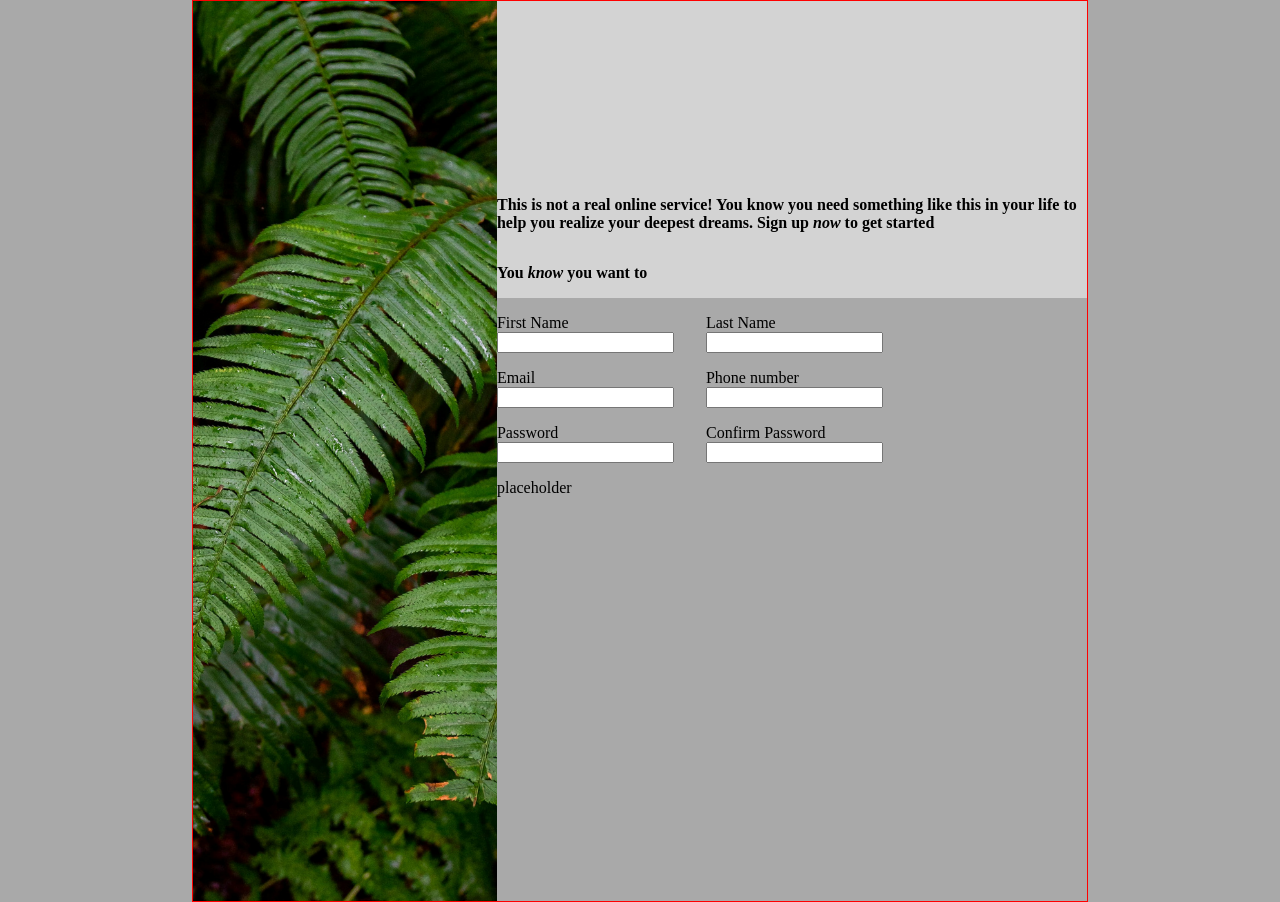
==== project/index.html @ ce1a9fa9 "form project in progress" ====
<!DOCTYPE html>
<html lang="en">
<head>
    <meta charset="UTF-8">
    <meta name="viewport" content="width=s, initial-scale=1.0">
    <title>Document</title>
    <link rel="stylesheet" href="style.css">

</head>
<body>
    <img src="images/leaf.jpg" alt="wet leaf">
    </div>
    <div class="main-content">
        <div class="intro">
            <p>This is not a real online service! You know you need something like this in your life to help you realize your deepest dreams. Sign up <span>now</span> to get started</p>
            <p>You <span>know</span> you want to</p>
        </div>
        <div class="detail">
            <title></title>
            <form>
                <div>
                    <p>
                    <label for="first-name">First Name</label>
                    <input type="text" id="first-name" name="first-name">
                </p>
                    <p>
                    <label for="mail">Email</label>
                    <input type="email" id="mail" name="email">
                </p>
                    <p>
                    <label for="pw">Password</label>
                    <input type="password" id="pw" name="password">
                </p>

                </div>
                <div>                
                    <p>
                        <label for="last-name">Last Name</label>
                        <input type="text" id="last-name" name="last-name">
                    </p>
                    
        
                    <p>
                        <label for="phone">Phone number</label>
                        <input type="number" id="phone" name="phone-number">
                    </p>
                    
                    <p>
                        <label for="cf-pw">Confirm Password</label>
                        <input type="password" id="cf-pw" name="confirm-password">
                    </p>
                </div>

            </form>
        </div>
        <div class="login">placeholder</div>
    </div>
</body>
</html>
---- project/style.css ----
@font-face {
    font-family: sans-serif ;
    src: url(./fonts/Norse-Bold.otf);
}
body {
    background-color: darkgray;
    border: 1px solid red;
    display: flex;
    /* align-items: center; */
    justify-content: center;
    min-height: 100vh;
    margin: 0 12em;
    padding: 0;
}

img {
    min-width: 33%;
    object-fit:cover;
}


.main-content {
    display: block;
    min-width: 66%;
    /* align-items: center; */
    justify-content:space-evenly;
}

span {
    font-style: italic;
}

.intro {
    display: flex;
    flex-direction: column;
    height: 33%;
    background-color: lightgray;
    font-weight: bold;
    justify-content: flex-end;
}


form {
    display: flex;
    justify-content: flex-start;
    gap: 2em;
}
form div {
    text-align: left;
}
form div label {
    display: block;
}
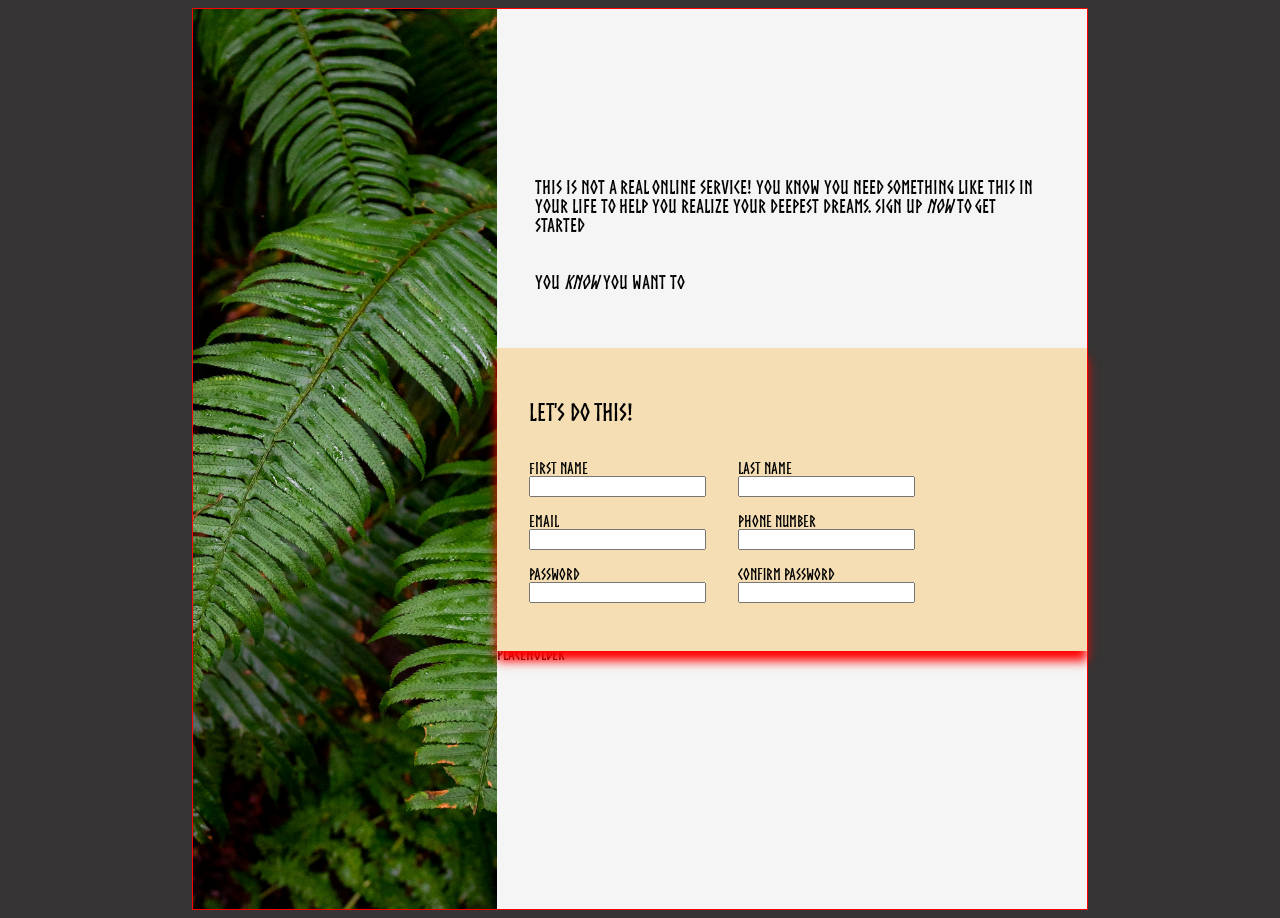
==== commit f1b5a045: "form project update 25 Jul" ====
--- a/project/index.html
+++ b/project/index.html
@@ -16,7 +16,7 @@
             <p>You <span>know</span> you want to</p>
         </div>
         <div class="detail">
-            <title></title>
+            <h2> Let's do this!</h1>
             <form>
                 <div>
                     <p>
--- a/project/style.css
+++ b/project/style.css
@@ -1,16 +1,17 @@
 @font-face {
-    font-family: sans-serif ;
-    src: url(./fonts/Norse-Bold.otf);
+    font-family: "norsebold" ;
+    src: 
+    url("./fonts/norse-bold-webfont.woff") format("woff"),
+    url("./fonts/norse-bold-webfont.woff2") format("woff2");
 }
 body {
-    background-color: darkgray;
+    background-color: rgb(54, 52, 52);
     border: 1px solid red;
     display: flex;
-    /* align-items: center; */
-    justify-content: center;
     min-height: 100vh;
-    margin: 0 12em;
+    margin: 0.5em 12em;
     padding: 0;
+    font-family: "norsebold";
 }
 
 img {
@@ -20,10 +21,11 @@
 
 
 .main-content {
-    display: block;
+    display: flex;
+    flex-direction: column;
     min-width: 66%;
-    /* align-items: center; */
-    justify-content:space-evenly;
+    flex-grow: 1;
+    min-height: 100vh;
 }
 
 span {
@@ -33,10 +35,12 @@
 .intro {
     display: flex;
     flex-direction: column;
-    height: 33%;
-    background-color: lightgray;
+    background-color: whitesmoke;
     font-weight: bold;
     justify-content: flex-end;
+    padding: 2em;
+    font-size: 1.2em;
+    flex: 1;
 }
 
 
@@ -45,9 +49,25 @@
     justify-content: flex-start;
     gap: 2em;
 }
+h1 {
+    flex: 1;
+}
+.detail {
+    position: relative;
+    background-color: wheat;
+    padding: 2em;
+    /* box-shadow: 0px 10px 20px red; */
+    box-shadow: 0px 10px 10px red;
+    margin-bottom: -5px;
+}
 form div {
     text-align: left;
 }
 form div label {
     display: block;
+}
+
+.login {
+    background-color: whitesmoke;
+    flex: 1;
 }
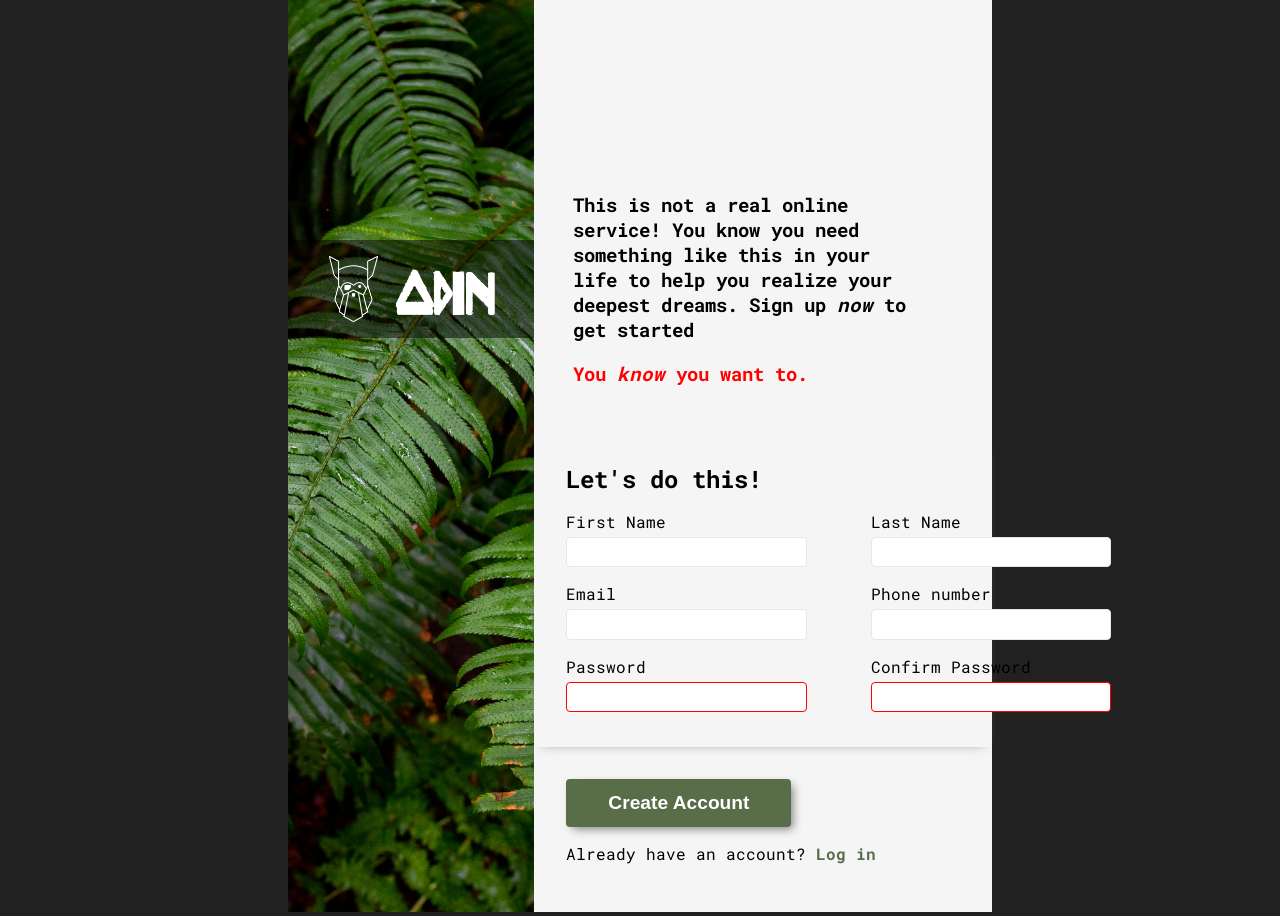
==== commit 7c602a71: "finished form project" ====
--- a/project/index.html
+++ b/project/index.html
@@ -8,12 +8,18 @@
 
 </head>
 <body>
-    <img src="images/leaf.jpg" alt="wet leaf">
+    <div class="parent">
+        <img src="images/leaf.jpg" alt="wet leaf" class="image1">
+        <div class="logo">
+            <img src ="images/odin-lined.png" alt="odin logo" class="image2">
+            <p>Odin</p>
+        </div>
+    
     </div>
     <div class="main-content">
         <div class="intro">
             <p>This is not a real online service! You know you need something like this in your life to help you realize your deepest dreams. Sign up <span>now</span> to get started</p>
-            <p>You <span>know</span> you want to</p>
+            <p>You <span>know</span> you want to.</p>
         </div>
         <div class="detail">
             <h2> Let's do this!</h1>
@@ -29,7 +35,7 @@
                 </p>
                     <p>
                     <label for="pw">Password</label>
-                    <input type="password" id="pw" name="password">
+                    <input type="password" id="pw" name="password" minlength="8" required>
                 </p>
 
                 </div>
@@ -47,13 +53,16 @@
                     
                     <p>
                         <label for="cf-pw">Confirm Password</label>
-                        <input type="password" id="cf-pw" name="confirm-password">
+                        <input type="password" id="cf-pw" name="confirm-password" minlength="8" required>
                     </p>
                 </div>
 
             </form>
         </div>
-        <div class="login">placeholder</div>
+        <div class="login">
+            <button type="submit">Create Account</button>
+            <p>Already have an account? <a href="">Log in</a></p>
+        </div>
     </div>
 </body>
 </html>
--- a/project/style.css
+++ b/project/style.css
@@ -1,30 +1,69 @@
 @font-face {
-    font-family: "norsebold" ;
+    font-family: "RobotoMono" ;
     src: 
-    url("./fonts/norse-bold-webfont.woff") format("woff"),
-    url("./fonts/norse-bold-webfont.woff2") format("woff2");
+    url("./fonts/RobotoMono-VariableFont_wght.woff") format("woff"),
+    url("./fonts/RobotoMono-VariableFont_wght.woff2") format("woff2");
+}
+@font-face {
+    font-family: "Odin Spear";
+    src: 
+    url("./fonts/odins\ spear.woff") format("woff"),
+    url("./fonts/odins\ spear.woff2") format("woff2");
 }
 body {
-    background-color: rgb(54, 52, 52);
-    border: 1px solid red;
+    background-color: rgb(34, 33, 33);
+    /* border: 1px solid red; */
     display: flex;
     min-height: 100vh;
-    margin: 0.5em 12em;
+    margin: 0 18em;
     padding: 0;
-    font-family: "norsebold";
+    font-family: "RobotoMono";
 }
 
-img {
-    min-width: 33%;
-    object-fit:cover;
+.parent {
+    position: relative;
+    min-width: 35%;
+
 }
+.image1 {
+  width: 100%;
+  height: 100%;
+  object-fit: cover;
+  
+
+}
+.logo {
+    display: flex;
+    position: absolute;
+    justify-content: center;
+    align-items: center;
+    top: 15em;
+    width: 100%;
+    color: white;
+    font-family: "Odin Spear";
+    font-weight: bold;
+    background-color: rgb(0, 0, 0,0.5);
+    gap: 1em;
+}
+
+.logo img {
+    width: 20%;
+    margin: 1em 0;
+    padding: 0;
+}
+
+.logo p {
+    margin: 0;
+    font-size: 78px;
+
+}
+
 
 
 .main-content {
     display: flex;
     flex-direction: column;
-    min-width: 66%;
-    flex-grow: 1;
+    min-width: 65%;
     min-height: 100vh;
 }
 
@@ -33,41 +72,96 @@
 }
 
 .intro {
-    display: flex;
-    flex-direction: column;
     background-color: whitesmoke;
     font-weight: bold;
-    justify-content: flex-end;
     padding: 2em;
     font-size: 1.2em;
-    flex: 1;
 }
 
+.intro p {
+    width: 90%;
+}
+
+.intro p + p{
+    color: red;
+}
+
+.intro p:first-child {
+    margin-top: 8em;
+}
 
 form {
     display: flex;
     justify-content: flex-start;
-    gap: 2em;
+    gap: 4em;
 }
-h1 {
-    flex: 1;
+h2 {
+    margin: 0;
 }
 .detail {
     position: relative;
-    background-color: wheat;
-    padding: 2em;
-    /* box-shadow: 0px 10px 20px red; */
-    box-shadow: 0px 10px 10px red;
-    margin-bottom: -5px;
+    background-color: whitesmoke;
+    padding: 1.2em 2em;
+    box-shadow: 0px 4px 12px -8px gray;
+    /* margin-bottom: -5px; */
 }
 form div {
     text-align: left;
 }
 form div label {
     display: block;
+    margin-bottom: 5px;
+
+
+}
+input {
+    border-radius: 4px;
+    border: 1px solid #E5E7EB;
+    padding: 0.5em;
+    width: 225px;
+    letter-spacing: 0.5px;
+}
+
+input:focus {
+    box-shadow: 2px 2px 3px gray;
+    outline: none;
+    border-color: blue;
+
+}
+
+input[type="password"]:invalid {
+    border-color: red;
 }
 
 .login {
     background-color: whitesmoke;
     flex: 1;
-}+}
+
+.login {
+    padding: 2em;
+}
+
+button {
+    width: 225px;
+    height: 48px;
+    color: white;
+    font-size: 1.2em;
+    font-weight: bold;
+    background-color: #596D48;
+    border: 0px;
+    border-radius: 4px;
+    box-shadow: 4px 4px 10px -2px gray;
+}
+
+a {
+    text-decoration: none;
+    font-weight: bold;
+}
+a:link {
+    color: #596D48;
+}
+
+a:visited {
+    color: #596D48;
+  }
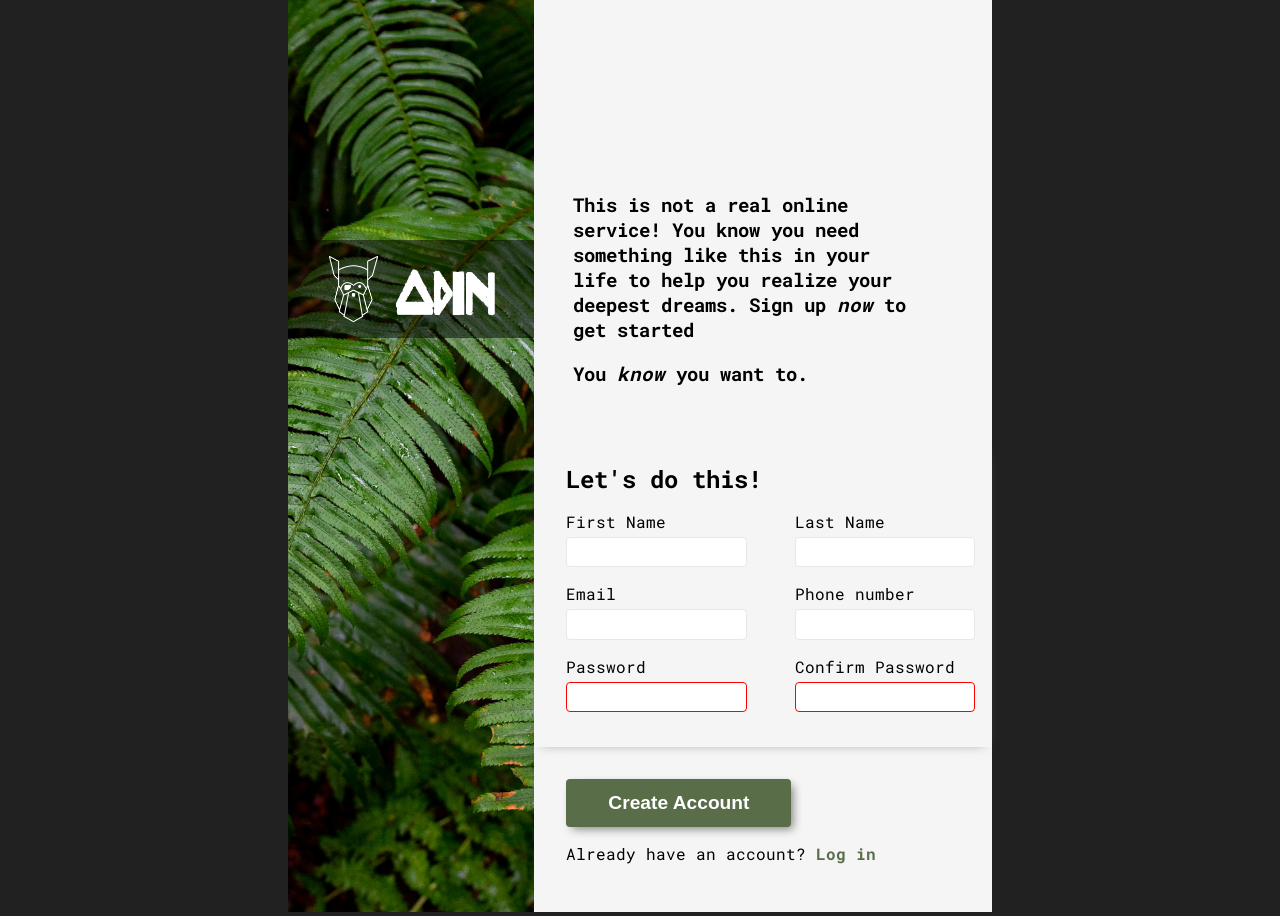
==== commit 2ee68bf0: "refine the style.css" ====
--- a/project/index.html
+++ b/project/index.html
@@ -28,15 +28,17 @@
                     <p>
                     <label for="first-name">First Name</label>
                     <input type="text" id="first-name" name="first-name">
-                </p>
+                    </p>
+                    
                     <p>
                     <label for="mail">Email</label>
                     <input type="email" id="mail" name="email">
-                </p>
+                    </p>
+                    
                     <p>
                     <label for="pw">Password</label>
                     <input type="password" id="pw" name="password" minlength="8" required>
-                </p>
+                    </p>
 
                 </div>
                 <div>                
--- a/project/style.css
+++ b/project/style.css
@@ -82,22 +82,11 @@
     width: 90%;
 }
 
-.intro p + p{
-    color: red;
-}
-
 .intro p:first-child {
     margin-top: 8em;
 }
 
-form {
-    display: flex;
-    justify-content: flex-start;
-    gap: 4em;
-}
-h2 {
-    margin: 0;
-}
+
 .detail {
     position: relative;
     background-color: whitesmoke;
@@ -105,8 +94,18 @@
     box-shadow: 0px 4px 12px -8px gray;
     /* margin-bottom: -5px; */
 }
+form {
+    display: flex;
+    gap: 4em;
+}
+h2 {
+    margin: 0;
+}
+
 form div {
     text-align: left;
+    flex-shrink: 1;
+
 }
 form div label {
     display: block;
@@ -118,7 +117,7 @@
     border-radius: 4px;
     border: 1px solid #E5E7EB;
     padding: 0.5em;
-    width: 225px;
+    width: 100%;
     letter-spacing: 0.5px;
 }
 
@@ -135,7 +134,7 @@
 
 .login {
     background-color: whitesmoke;
-    flex: 1;
+    flex: 1 1 auto;
 }
 
 .login {
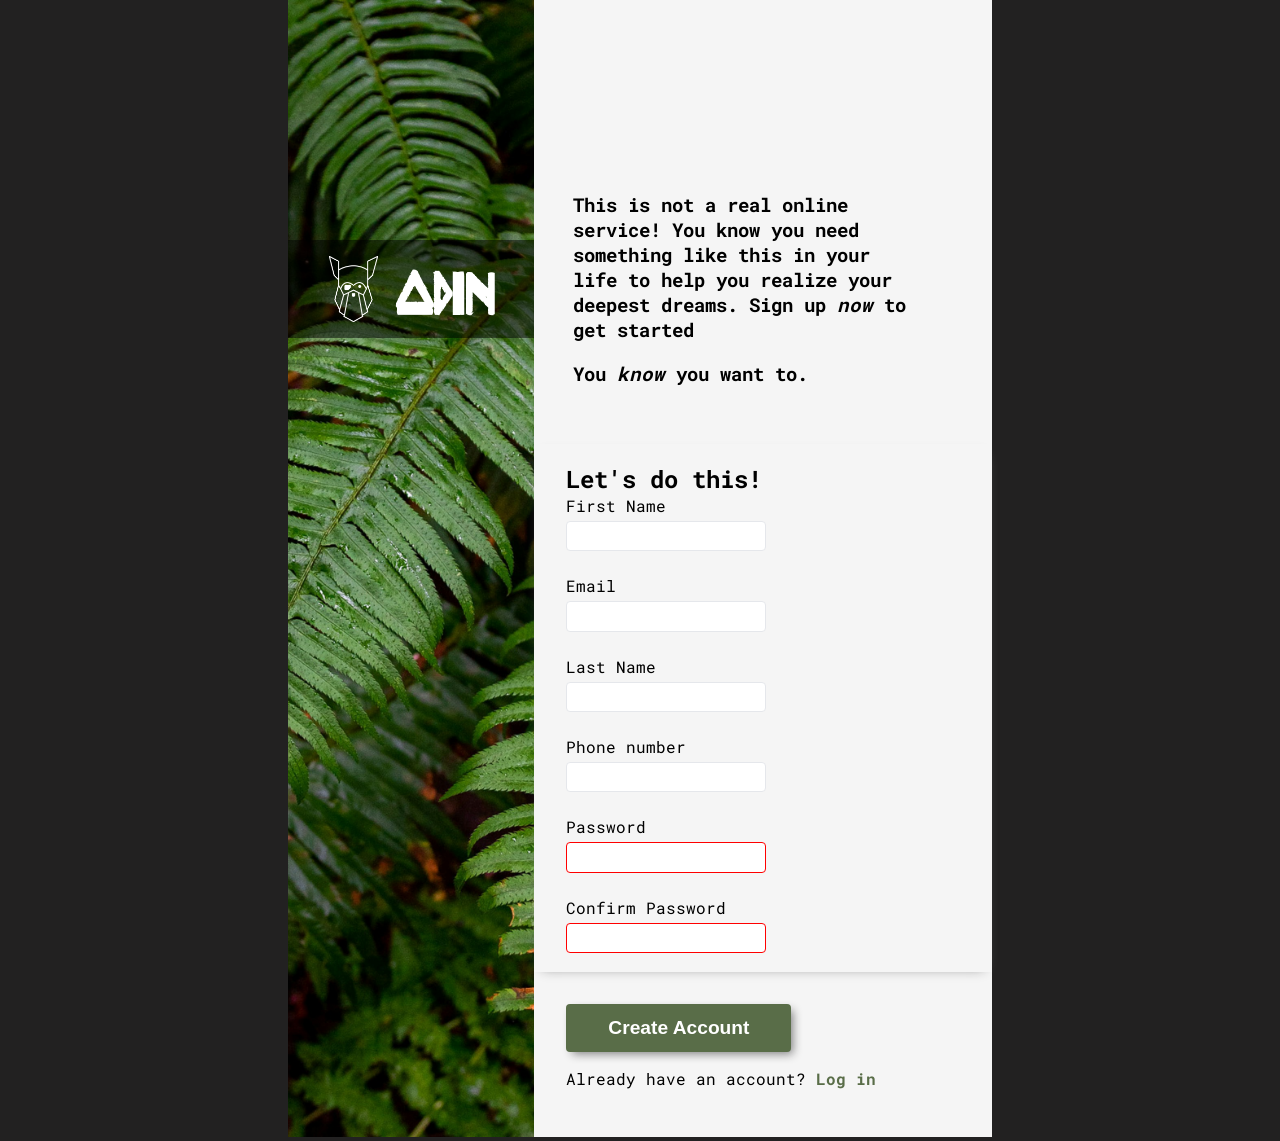
==== commit aba9df31: "project update" ====
--- a/project/index.html
+++ b/project/index.html
@@ -25,38 +25,32 @@
             <h2> Let's do this!</h1>
             <form>
                 <div>
-                    <p>
-                    <label for="first-name">First Name</label>
-                    <input type="text" id="first-name" name="first-name">
-                    </p>
-                    
-                    <p>
-                    <label for="mail">Email</label>
-                    <input type="email" id="mail" name="email">
-                    </p>
-                    
-                    <p>
-                    <label for="pw">Password</label>
-                    <input type="password" id="pw" name="password" minlength="8" required>
-                    </p>
+                <label for="first-name">First Name</label>
+                <input type="text" id="first-name" name="first-name">
+                </div>
+                
+                <div>
+                <label for="mail">Email</label>
+                <input type="email" id="mail" name="email">
+                </div>
 
+                 <div>
+                    <label for="last-name">Last Name</label>
+                    <input type="text" id="last-name" name="last-name">
+                 </div>
+                 <div>
+                    <label for="phone">Phone number</label>
+                    <input type="number" id="phone" name="phone-number">
+                 </div>
+
+                <div>
+                <label for="pw">Password</label>
+                <input type="password" id="pw" name="password" minlength="8" required>
                 </div>
-                <div>                
-                    <p>
-                        <label for="last-name">Last Name</label>
-                        <input type="text" id="last-name" name="last-name">
-                    </p>
-                    
-        
-                    <p>
-                        <label for="phone">Phone number</label>
-                        <input type="number" id="phone" name="phone-number">
-                    </p>
-                    
-                    <p>
-                        <label for="cf-pw">Confirm Password</label>
-                        <input type="password" id="cf-pw" name="confirm-password" minlength="8" required>
-                    </p>
+
+                <div>
+                    <label for="cf-pw">Confirm Password</label>
+                    <input type="password" id="cf-pw" name="confirm-password" minlength="8" required>
                 </div>
 
             </form>
--- a/project/style.css
+++ b/project/style.css
@@ -92,26 +92,24 @@
     background-color: whitesmoke;
     padding: 1.2em 2em;
     box-shadow: 0px 4px 12px -8px gray;
-    /* margin-bottom: -5px; */
 }
 form {
     display: flex;
-    gap: 4em;
+    gap: 1.5em 2em;
+    flex-wrap: wrap;
+    width: 70%;
 }
 h2 {
-    margin: 0;
+    margin: 0px;
 }
 
 form div {
     text-align: left;
-    flex-shrink: 1;
-
+    margin: 0;
 }
 form div label {
     display: block;
     margin-bottom: 5px;
-
-
 }
 input {
     border-radius: 4px;
@@ -134,7 +132,7 @@
 
 .login {
     background-color: whitesmoke;
-    flex: 1 1 auto;
+    flex: 1;
 }
 
 .login {
